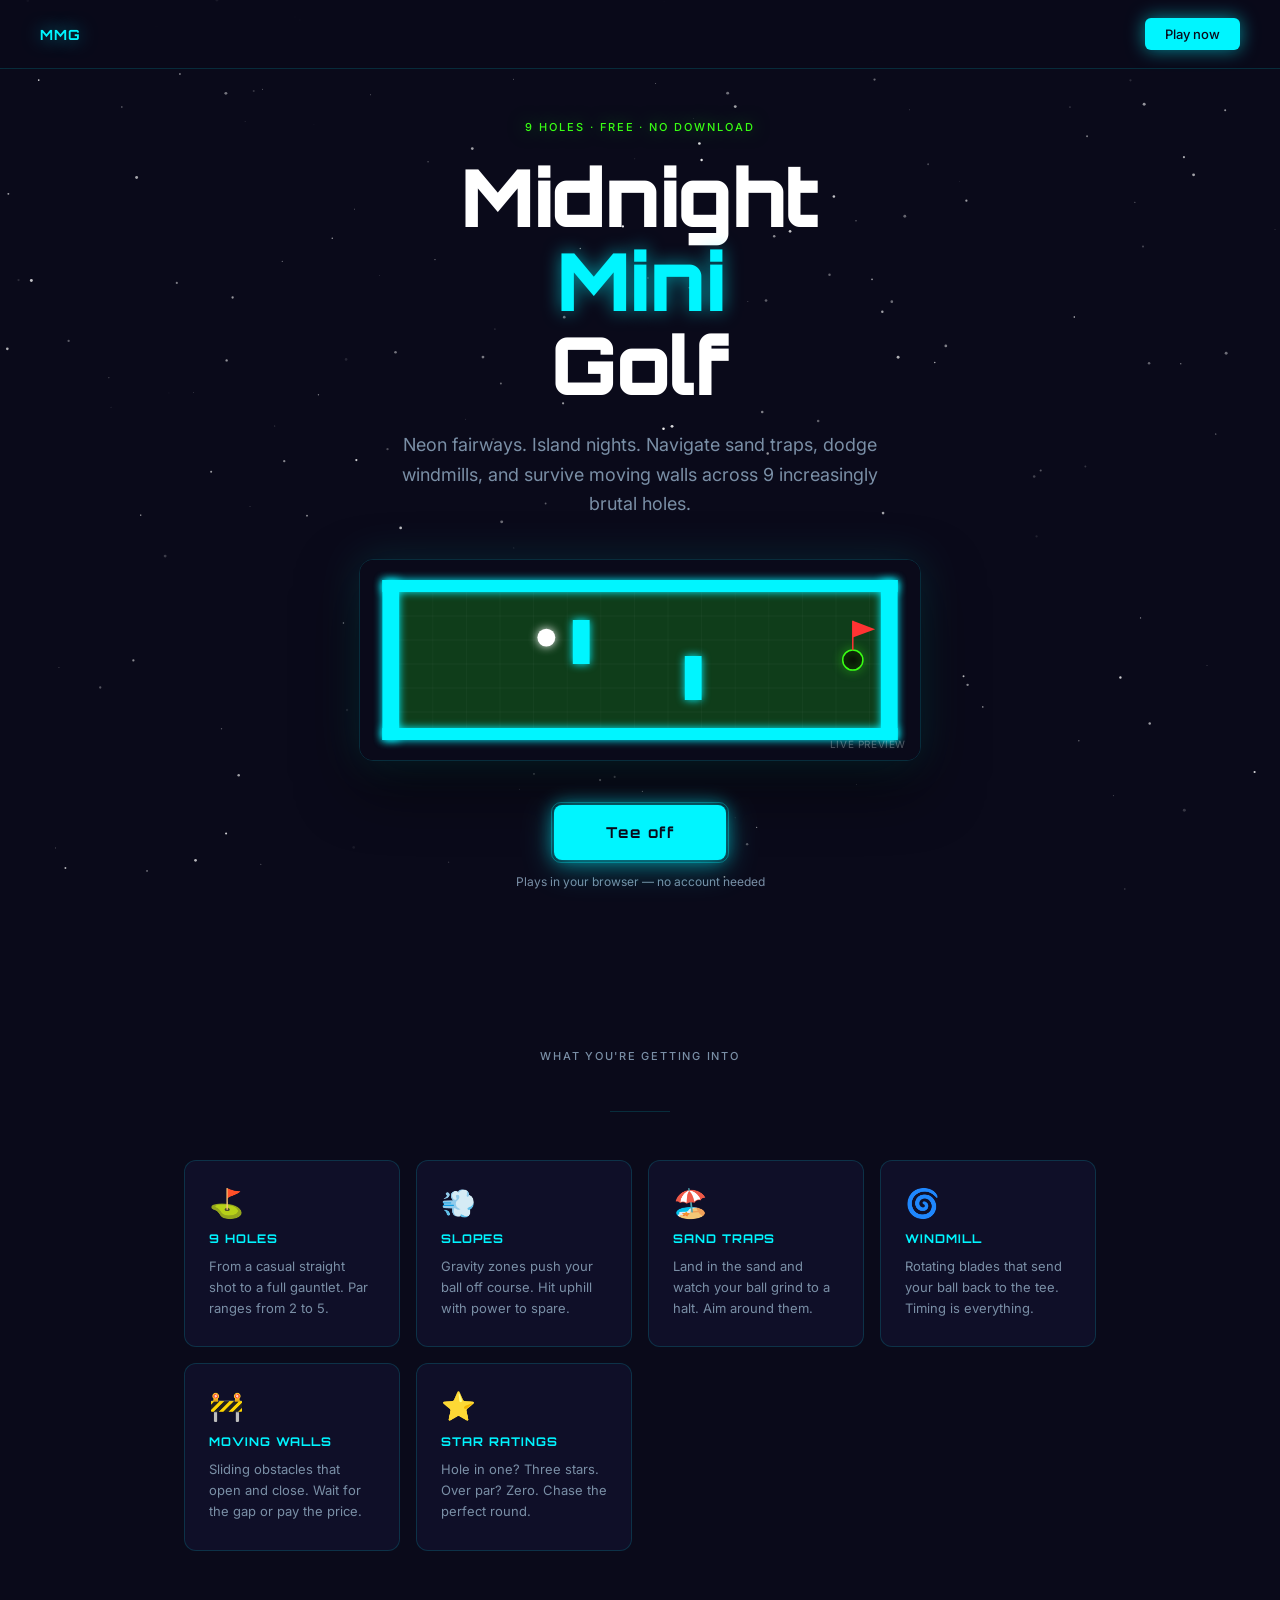
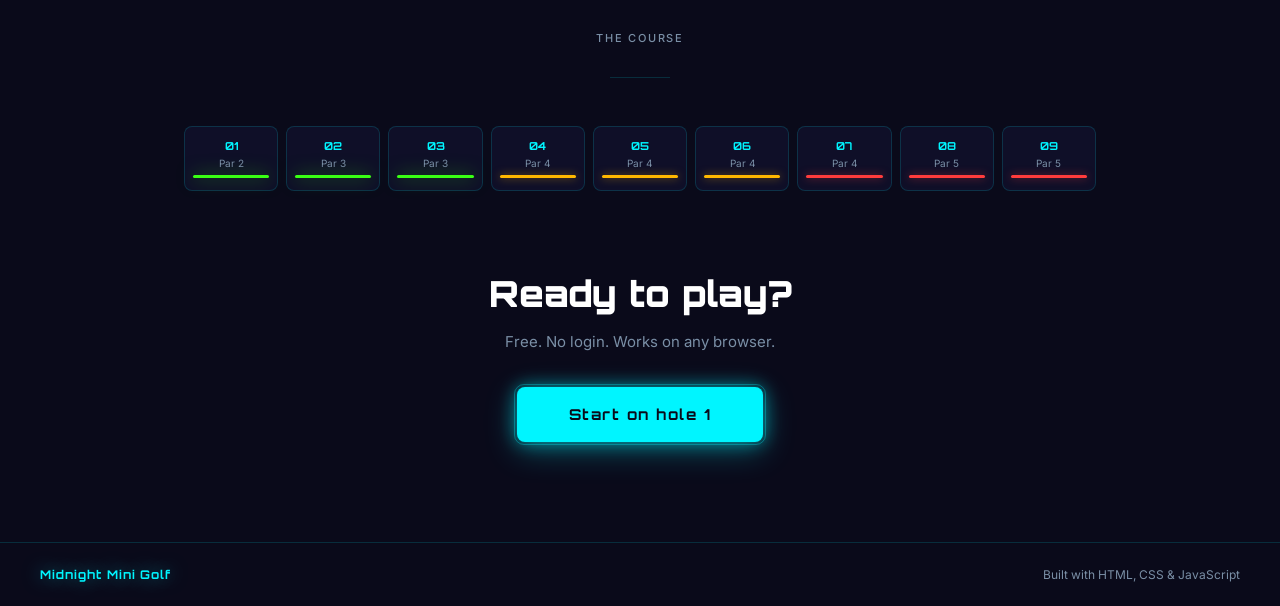
==== index.html @ ef9cee99 "add landing page and mini golf game" ====
<!DOCTYPE html>
<html lang="en">
<head>
  <meta charset="UTF-8" />
  <meta name="viewport" content="width=device-width, initial-scale=1.0" />
  <title>Midnight Mini Golf</title>
  <meta name="description" content="A neon mini golf game set on a midnight island. 9 holes. Traps, slopes, windmills. Play free in your browser." />
  <link rel="preconnect" href="https://fonts.googleapis.com" />
  <link rel="preconnect" href="https://fonts.gstatic.com" crossorigin />
  <link href="https://fonts.googleapis.com/css2?family=Orbitron:wght@700;900&family=Inter:wght@400;500&display=swap" rel="stylesheet" />

  <style>
    /* ─── Reset & base ─────────────────────────────────────── */
    *, *::before, *::after { box-sizing: border-box; margin: 0; padding: 0; }

    :root {
      --bg:        #0a0a1a;
      --bg2:       #0f0f28;
      --cyan:      #00f5ff;
      --green:     #39ff14;
      --white:     #ffffff;
      --muted:     #7a8fa6;
      --border:    rgba(0, 245, 255, 0.15);
      --glow-cyan: 0 0 18px rgba(0,245,255,0.55);
      --glow-green:0 0 18px rgba(57,255,20,0.55);
    }

    html { scroll-behavior: smooth; }

    body {
      background: var(--bg);
      color: var(--white);
      font-family: 'Inter', sans-serif;
      min-height: 100vh;
      overflow-x: hidden;
    }

    /* ─── Star field ────────────────────────────────────────── */
    #stars {
      position: fixed;
      inset: 0;
      pointer-events: none;
      z-index: 0;
    }

    /* ─── Nav ───────────────────────────────────────────────── */
    nav {
      position: fixed;
      top: 0; left: 0; right: 0;
      z-index: 100;
      display: flex;
      align-items: center;
      justify-content: space-between;
      padding: 18px 40px;
      background: rgba(10,10,26,0.75);
      backdrop-filter: blur(12px);
      border-bottom: 1px solid var(--border);
    }

    .nav-logo {
      font-family: 'Orbitron', sans-serif;
      font-size: 14px;
      font-weight: 700;
      color: var(--cyan);
      text-shadow: var(--glow-cyan);
      letter-spacing: 0.08em;
      text-decoration: none;
    }

    .nav-play {
      font-family: 'Inter', sans-serif;
      font-size: 13px;
      font-weight: 500;
      color: var(--bg);
      background: var(--cyan);
      border: none;
      border-radius: 6px;
      padding: 8px 20px;
      cursor: pointer;
      text-decoration: none;
      transition: opacity 0.15s, box-shadow 0.15s;
      box-shadow: var(--glow-cyan);
    }
    .nav-play:hover { opacity: 0.85; }

    /* ─── Hero ──────────────────────────────────────────────── */
    .hero {
      position: relative;
      z-index: 1;
      min-height: 100vh;
      display: flex;
      flex-direction: column;
      align-items: center;
      justify-content: center;
      text-align: center;
      padding: 120px 24px 80px;
      gap: 0;
    }

    .hero-eyebrow {
      font-size: 11px;
      font-weight: 500;
      letter-spacing: 0.18em;
      text-transform: uppercase;
      color: var(--green);
      text-shadow: var(--glow-green);
      margin-bottom: 20px;
    }

    .hero-title {
      font-family: 'Orbitron', sans-serif;
      font-size: clamp(36px, 7vw, 80px);
      font-weight: 900;
      line-height: 1.05;
      letter-spacing: -0.01em;
      margin-bottom: 24px;
    }

    .hero-title .line-midnight { color: var(--white); }
    .hero-title .line-mini {
      color: var(--cyan);
      text-shadow: var(--glow-cyan);
    }
    .hero-title .line-golf { color: var(--white); }

    .hero-sub {
      font-size: clamp(15px, 2vw, 18px);
      color: var(--muted);
      max-width: 480px;
      line-height: 1.65;
      margin-bottom: 40px;
    }

    /* ─── Live preview canvas ───────────────────────────────── */
    .preview-wrap {
      position: relative;
      margin-bottom: 44px;
      border-radius: 14px;
      overflow: hidden;
      border: 1.5px solid var(--border);
      box-shadow: 0 0 40px rgba(0,245,255,0.12), 0 24px 60px rgba(0,0,0,0.6);
    }

    #preview {
      display: block;
      width: min(560px, calc(100vw - 48px));
      height: auto;
      aspect-ratio: 560/200;
    }

    .preview-label {
      position: absolute;
      bottom: 10px;
      right: 14px;
      font-size: 10px;
      color: rgba(255,255,255,0.3);
      letter-spacing: 0.06em;
      text-transform: uppercase;
    }

    /* ─── CTA button ────────────────────────────────────────── */
    .cta-btn {
      display: inline-block;
      font-family: 'Orbitron', sans-serif;
      font-size: 15px;
      font-weight: 700;
      letter-spacing: 0.1em;
      color: var(--bg);
      background: var(--cyan);
      border: none;
      border-radius: 8px;
      padding: 18px 52px;
      cursor: pointer;
      text-decoration: none;
      box-shadow: var(--glow-cyan), 0 8px 32px rgba(0,245,255,0.3);
      transition: transform 0.15s, box-shadow 0.15s, opacity 0.15s;
      position: relative;
    }
    .cta-btn::after {
      content: '';
      position: absolute;
      inset: -3px;
      border-radius: 10px;
      border: 1px solid rgba(0,245,255,0.3);
      pointer-events: none;
    }
    .cta-btn:hover {
      transform: translateY(-2px);
      box-shadow: 0 0 28px rgba(0,245,255,0.8), 0 12px 40px rgba(0,245,255,0.35);
    }
    .cta-btn:active { transform: translateY(0); }

    .cta-note {
      margin-top: 14px;
      font-size: 12px;
      color: var(--muted);
    }

    /* ─── Features strip ────────────────────────────────────── */
    .features {
      position: relative;
      z-index: 1;
      padding: 80px 24px;
      max-width: 960px;
      margin: 0 auto;
    }

    .features-label {
      text-align: center;
      font-size: 11px;
      font-weight: 500;
      letter-spacing: 0.16em;
      text-transform: uppercase;
      color: var(--muted);
      margin-bottom: 48px;
    }

    .features-grid {
      display: grid;
      grid-template-columns: repeat(auto-fit, minmax(200px, 1fr));
      gap: 16px;
    }

    .feature-card {
      background: var(--bg2);
      border: 1px solid var(--border);
      border-radius: 12px;
      padding: 28px 24px;
      transition: border-color 0.2s, box-shadow 0.2s;
    }
    .feature-card:hover {
      border-color: rgba(0,245,255,0.4);
      box-shadow: 0 0 20px rgba(0,245,255,0.08);
    }

    .feature-icon {
      font-size: 28px;
      margin-bottom: 14px;
      display: block;
      line-height: 1;
    }

    .feature-title {
      font-family: 'Orbitron', sans-serif;
      font-size: 12px;
      font-weight: 700;
      letter-spacing: 0.08em;
      color: var(--cyan);
      margin-bottom: 10px;
      text-transform: uppercase;
    }

    .feature-desc {
      font-size: 13px;
      color: var(--muted);
      line-height: 1.6;
    }

    /* ─── Holes preview strip ───────────────────────────────── */
    .holes-section {
      position: relative;
      z-index: 1;
      padding: 0 24px 80px;
      max-width: 960px;
      margin: 0 auto;
    }

    .holes-label {
      text-align: center;
      font-size: 11px;
      font-weight: 500;
      letter-spacing: 0.16em;
      text-transform: uppercase;
      color: var(--muted);
      margin-bottom: 32px;
    }

    .holes-grid {
      display: grid;
      grid-template-columns: repeat(9, 1fr);
      gap: 8px;
    }

    .hole-pip {
      background: var(--bg2);
      border: 1px solid var(--border);
      border-radius: 8px;
      padding: 12px 8px;
      text-align: center;
    }

    .hole-num {
      font-family: 'Orbitron', sans-serif;
      font-size: 11px;
      font-weight: 700;
      color: var(--cyan);
      margin-bottom: 4px;
    }

    .hole-par {
      font-size: 10px;
      color: var(--muted);
    }

    .hole-diff {
      margin-top: 6px;
      height: 3px;
      border-radius: 2px;
    }
    .diff-easy   { background: var(--green); box-shadow: var(--glow-green); }
    .diff-medium { background: #ffb800; box-shadow: 0 0 8px rgba(255,184,0,0.5); }
    .diff-hard   { background: #ff3c3c; box-shadow: 0 0 8px rgba(255,60,60,0.5); }

    /* ─── Bottom CTA ────────────────────────────────────────── */
    .bottom-cta {
      position: relative;
      z-index: 1;
      text-align: center;
      padding: 0 24px 100px;
    }

    .bottom-cta-title {
      font-family: 'Orbitron', sans-serif;
      font-size: clamp(22px, 4vw, 36px);
      font-weight: 900;
      color: var(--white);
      margin-bottom: 16px;
    }

    .bottom-cta-sub {
      font-size: 15px;
      color: var(--muted);
      margin-bottom: 36px;
    }

    /* ─── Footer ────────────────────────────────────────────── */
    footer {
      position: relative;
      z-index: 1;
      border-top: 1px solid var(--border);
      padding: 24px 40px;
      display: flex;
      align-items: center;
      justify-content: space-between;
      flex-wrap: wrap;
      gap: 12px;
    }

    .footer-logo {
      font-family: 'Orbitron', sans-serif;
      font-size: 12px;
      font-weight: 700;
      color: var(--cyan);
      text-shadow: var(--glow-cyan);
      letter-spacing: 0.08em;
    }

    .footer-note {
      font-size: 12px;
      color: var(--muted);
    }

    /* ─── Divider line ──────────────────────────────────────── */
    .divider {
      width: 60px;
      height: 1px;
      background: var(--border);
      margin: 0 auto 48px;
    }

    /* ─── Reduced motion ────────────────────────────────────── */
    @media (prefers-reduced-motion: reduce) {
      * { animation: none !important; transition: none !important; }
    }

    /* ─── Mobile ────────────────────────────────────────────── */
    @media (max-width: 600px) {
      nav { padding: 16px 20px; }
      .holes-grid { grid-template-columns: repeat(3, 1fr); }
      footer { flex-direction: column; text-align: center; }
    }
  </style>
</head>
<body>

  <!-- Star field canvas -->
  <canvas id="stars"></canvas>

  <!-- Nav -->
  <nav>
    <a href="#" class="nav-logo">MMG</a>
    <a href="golf.html" class="nav-play">Play now</a>
  </nav>

  <!-- Hero -->
  <section class="hero">
    <p class="hero-eyebrow">9 holes · Free · No download</p>

    <h1 class="hero-title">
      <span class="line-midnight">Midnight</span><br>
      <span class="line-mini">Mini</span><br>
      <span class="line-golf">Golf</span>
    </h1>

    <p class="hero-sub">
      Neon fairways. Island nights. Navigate sand traps, dodge windmills,
      and survive moving walls across 9 increasingly brutal holes.
    </p>

    <!-- Live animated preview -->
    <div class="preview-wrap">
      <canvas id="preview"></canvas>
      <span class="preview-label">Live preview</span>
    </div>

    <a href="golf.html" class="cta-btn">Tee off</a>
    <p class="cta-note">Plays in your browser — no account needed</p>
  </section>

  <!-- Features -->
  <section class="features">
    <p class="features-label">What you're getting into</p>
    <div class="divider"></div>
    <div class="features-grid">
      <div class="feature-card">
        <span class="feature-icon">⛳</span>
        <p class="feature-title">9 holes</p>
        <p class="feature-desc">From a casual straight shot to a full gauntlet. Par ranges from 2 to 5.</p>
      </div>
      <div class="feature-card">
        <span class="feature-icon">💨</span>
        <p class="feature-title">Slopes</p>
        <p class="feature-desc">Gravity zones push your ball off course. Hit uphill with power to spare.</p>
      </div>
      <div class="feature-card">
        <span class="feature-icon">🏖️</span>
        <p class="feature-title">Sand traps</p>
        <p class="feature-desc">Land in the sand and watch your ball grind to a halt. Aim around them.</p>
      </div>
      <div class="feature-card">
        <span class="feature-icon">🌀</span>
        <p class="feature-title">Windmill</p>
        <p class="feature-desc">Rotating blades that send your ball back to the tee. Timing is everything.</p>
      </div>
      <div class="feature-card">
        <span class="feature-icon">🚧</span>
        <p class="feature-title">Moving walls</p>
        <p class="feature-desc">Sliding obstacles that open and close. Wait for the gap or pay the price.</p>
      </div>
      <div class="feature-card">
        <span class="feature-icon">⭐</span>
        <p class="feature-title">Star ratings</p>
        <p class="feature-desc">Hole in one? Three stars. Over par? Zero. Chase the perfect round.</p>
      </div>
    </div>
  </section>

  <!-- Holes strip -->
  <section class="holes-section">
    <p class="holes-label">The course</p>
    <div class="divider"></div>
    <div class="holes-grid">
      <div class="hole-pip">
        <p class="hole-num">01</p>
        <p class="hole-par">Par 2</p>
        <div class="hole-diff diff-easy"></div>
      </div>
      <div class="hole-pip">
        <p class="hole-num">02</p>
        <p class="hole-par">Par 3</p>
        <div class="hole-diff diff-easy"></div>
      </div>
      <div class="hole-pip">
        <p class="hole-num">03</p>
        <p class="hole-par">Par 3</p>
        <div class="hole-diff diff-easy"></div>
      </div>
      <div class="hole-pip">
        <p class="hole-num">04</p>
        <p class="hole-par">Par 4</p>
        <div class="hole-diff diff-medium"></div>
      </div>
      <div class="hole-pip">
        <p class="hole-num">05</p>
        <p class="hole-par">Par 4</p>
        <div class="hole-diff diff-medium"></div>
      </div>
      <div class="hole-pip">
        <p class="hole-num">06</p>
        <p class="hole-par">Par 4</p>
        <div class="hole-diff diff-medium"></div>
      </div>
      <div class="hole-pip">
        <p class="hole-num">07</p>
        <p class="hole-par">Par 4</p>
        <div class="hole-diff diff-hard"></div>
      </div>
      <div class="hole-pip">
        <p class="hole-num">08</p>
        <p class="hole-par">Par 5</p>
        <div class="hole-diff diff-hard"></div>
      </div>
      <div class="hole-pip">
        <p class="hole-num">09</p>
        <p class="hole-par">Par 5</p>
        <div class="hole-diff diff-hard"></div>
      </div>
    </div>
  </section>

  <!-- Bottom CTA -->
  <section class="bottom-cta">
    <h2 class="bottom-cta-title">Ready to play?</h2>
    <p class="bottom-cta-sub">Free. No login. Works on any browser.</p>
    <a href="golf.html" class="cta-btn">Start on hole 1</a>
  </section>

  <!-- Footer -->
  <footer>
    <span class="footer-logo">Midnight Mini Golf</span>
    <span class="footer-note">Built with HTML, CSS &amp; JavaScript</span>
  </footer>

  <script>
    // ─── Star field ────────────────────────────────────────────
    (function () {
      const c = document.getElementById('stars');
      const ctx = c.getContext('2d');
      let stars = [];

      function resize() {
        c.width  = window.innerWidth;
        c.height = window.innerHeight;
        stars = Array.from({ length: 180 }, () => ({
          x: Math.random() * c.width,
          y: Math.random() * c.height,
          r: Math.random() * 1.2 + 0.3,
          o: Math.random() * 0.6 + 0.2,
          sp: Math.random() * 0.008 + 0.003,
          phase: Math.random() * Math.PI * 2
        }));
      }

      function draw(t) {
        ctx.clearRect(0, 0, c.width, c.height);
        stars.forEach(s => {
          const opacity = s.o + Math.sin(t * s.sp + s.phase) * 0.15;
          ctx.beginPath();
          ctx.arc(s.x, s.y, s.r, 0, Math.PI * 2);
          ctx.fillStyle = `rgba(255,255,255,${opacity})`;
          ctx.fill();
        });
        requestAnimationFrame(draw);
      }

      window.addEventListener('resize', resize);
      resize();
      requestAnimationFrame(draw);
    })();

    // ─── Hero preview — animated mini golf demo ────────────────
    (function () {
      const canvas = document.getElementById('preview');
      const ctx    = canvas.getContext('2d');

      // Responsive canvas size
      function setSize() {
        const w = Math.min(560, window.innerWidth - 48);
        canvas.width  = w;
        canvas.height = Math.round(w * (200 / 560));
      }
      setSize();
      window.addEventListener('resize', setSize);

      // Course definition — scaled to canvas dimensions
      function getW() { return canvas.width; }
      function getH() { return canvas.height; }

      // Ball state
      let ball = { x: 0, y: 0, vx: 0, vy: 0, r: 0 };
      let holeX = 0, holeY = 0;
      let bounceCount = 0;

      function reset() {
        const w = getW(), h = getH();
        ball.r  = w * 0.016;
        ball.x  = w * 0.1;
        ball.y  = h * 0.5;
        ball.vx = w * 0.004;
        ball.vy = -(h * 0.006);
        holeX   = w * 0.88;
        holeY   = h * 0.5;
        bounceCount = 0;
      }
      reset();

      // Walls — proportional
      function walls() {
        const w = getW(), h = getH();
        return [
          // border
          { x: w*0.04, y: h*0.1,  width: w*0.92, height: h*0.06 },
          { x: w*0.04, y: h*0.84, width: w*0.92, height: h*0.06 },
          { x: w*0.04, y: h*0.1,  width: w*0.03, height: h*0.80 },
          { x: w*0.93, y: h*0.1,  width: w*0.03, height: h*0.80 },
          // internal bumper
          { x: w*0.38, y: h*0.3,  width: w*0.03, height: h*0.22 },
          { x: w*0.58, y: h*0.48, width: w*0.03, height: h*0.22 },
        ];
      }

      function drawScene() {
        const w = getW(), h = getH();
        const ws = walls();

        // Background
        ctx.fillStyle = '#0a0a1a';
        ctx.fillRect(0, 0, w, h);

        // Turf
        ctx.fillStyle = '#0f3d1a';
        ctx.fillRect(w*0.07, h*0.16, w*0.86, h*0.68);

        // Turf grid lines
        ctx.strokeStyle = 'rgba(255,255,255,0.03)';
        ctx.lineWidth = 1;
        for (let x = w*0.07; x < w*0.93; x += w*0.06) {
          ctx.beginPath(); ctx.moveTo(x, h*0.16); ctx.lineTo(x, h*0.84); ctx.stroke();
        }
        for (let y = h*0.16; y < h*0.84; y += h*0.12) {
          ctx.beginPath(); ctx.moveTo(w*0.07, y); ctx.lineTo(w*0.93, y); ctx.stroke();
        }

        // Walls
        ws.forEach(wall => {
          ctx.shadowColor = '#00f5ff';
          ctx.shadowBlur  = 8;
          ctx.fillStyle   = '#00f5ff';
          ctx.fillRect(wall.x, wall.y, wall.width, wall.height);
          ctx.shadowBlur  = 0;
        });

        // Hole
        ctx.beginPath();
        ctx.arc(holeX, holeY, w*0.018, 0, Math.PI*2);
        ctx.fillStyle = '#050505';
        ctx.fill();
        ctx.shadowColor = '#39ff14';
        ctx.shadowBlur  = 10;
        ctx.strokeStyle = '#39ff14';
        ctx.lineWidth   = 1.5;
        ctx.stroke();
        ctx.shadowBlur  = 0;

        // Flag
        ctx.strokeStyle = '#ff3333';
        ctx.lineWidth   = 1.5;
        ctx.beginPath();
        ctx.moveTo(holeX, holeY - w*0.018);
        ctx.lineTo(holeX, holeY - w*0.07);
        ctx.stroke();
        ctx.fillStyle = '#ff3333';
        ctx.beginPath();
        ctx.moveTo(holeX,          holeY - w*0.07);
        ctx.lineTo(holeX + w*0.04, holeY - w*0.055);
        ctx.lineTo(holeX,          holeY - w*0.04);
        ctx.fill();

        // Ball
        ctx.shadowColor = '#ffffff';
        ctx.shadowBlur  = 10;
        ctx.beginPath();
        ctx.arc(ball.x, ball.y, ball.r, 0, Math.PI*2);
        ctx.fillStyle = '#ffffff';
        ctx.fill();
        ctx.shadowBlur = 0;
      }

      function rectCircleCollide(rx, ry, rw, rh, cx, cy, cr) {
        const nearX = Math.max(rx, Math.min(cx, rx + rw));
        const nearY = Math.max(ry, Math.min(cy, ry + rh));
        const dx = cx - nearX, dy = cy - nearY;
        return dx*dx + dy*dy < cr*cr;
      }

      function update() {
        const w = getW(), h = getH();
        const ws = walls();

        ball.vx *= 0.995;
        ball.vy *= 0.995;
        ball.x  += ball.vx;
        ball.y  += ball.vy;

        // Wall collisions
        ws.forEach(wall => {
          if (rectCircleCollide(wall.x, wall.y, wall.width, wall.height, ball.x, ball.y, ball.r)) {
            const fromLeft  = (ball.x - ball.r) - (wall.x + wall.width);
            const fromRight = wall.x - (ball.x + ball.r);
            const fromTop   = (ball.y - ball.r) - (wall.y + wall.height);
            const fromBot   = wall.y - (ball.y + ball.r);
            const minH = Math.min(Math.abs(fromLeft), Math.abs(fromRight));
            const minV = Math.min(Math.abs(fromTop),  Math.abs(fromBot));
            if (minH < minV) {
              ball.vx *= -0.7;
              ball.x  += fromLeft < fromRight ? fromLeft : -fromRight;
            } else {
              ball.vy *= -0.7;
              ball.y  += fromTop < fromBot ? fromTop : -fromBot;
            }
            bounceCount++;
          }
        });

        // Hole reached — reset with a new angle
        const dx = ball.x - holeX, dy = ball.y - holeY;
        const dist = Math.sqrt(dx*dx + dy*dy);
        if (dist < w*0.025 || ball.x < w*0.04 || ball.x > w*0.96 || bounceCount > 30) {
          reset();
          // Vary direction each loop
          const angle = Math.random() * Math.PI * 0.5 - Math.PI * 0.1;
          ball.vx =  Math.cos(angle) * w * 0.004;
          ball.vy = -Math.sin(angle) * h * 0.006;
        }
      }

      function loop() {
        update();
        drawScene();
        requestAnimationFrame(loop);
      }
      loop();
    })();
  </script>
</body>
</html>
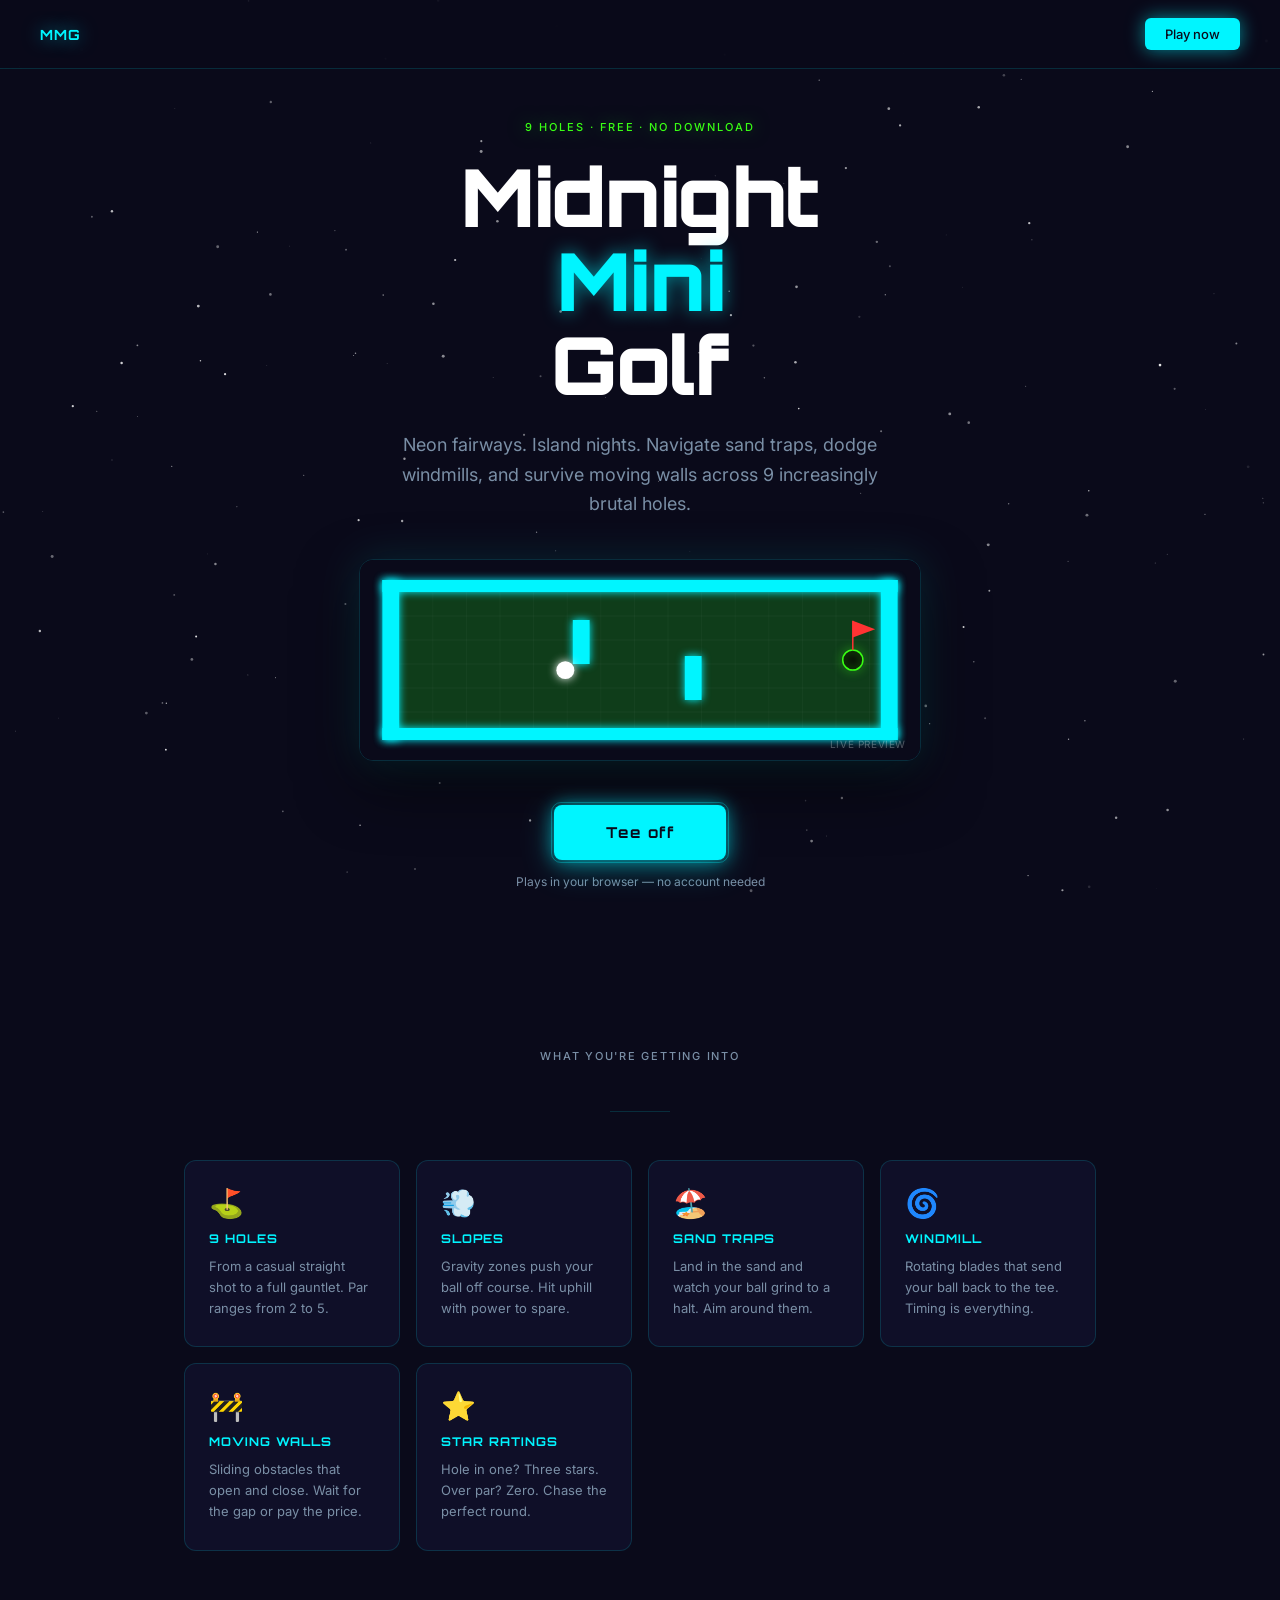
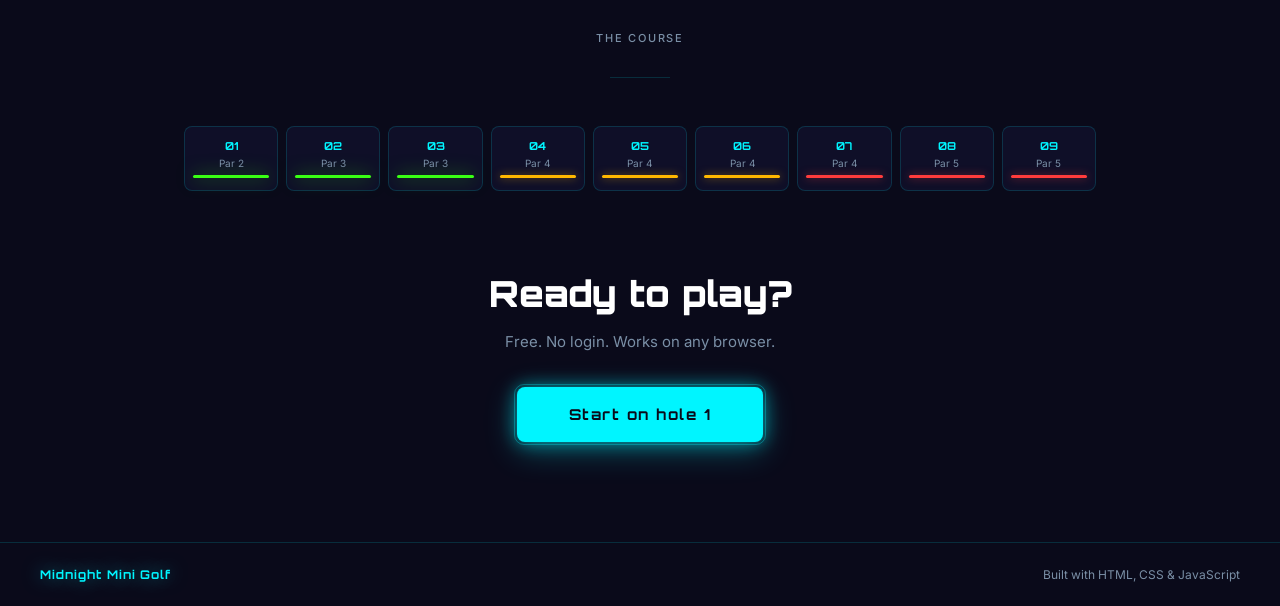
==== commit ebcaf13c: "Make hero preview animate like a real player Rework the landing-page mini-golf preview so it plays l" ====
--- a/index.html
+++ b/index.html
@@ -558,10 +558,18 @@
       requestAnimationFrame(draw);
     })();
 
-    // ─── Hero preview — animated mini golf demo ────────────────
+    // ─── Hero preview — a player practicing one hole, on loop ──
+    // Mirrors the real game's feel: slingshot aim, normal-based wall
+    // bounces, turf friction. The "player" lines up a shot, releases,
+    // plays the ball from where it lies, mostly misses, and now and
+    // then sinks it — then re-tees and starts over.
     (function () {
       const canvas = document.getElementById('preview');
       const ctx    = canvas.getContext('2d');
+
+      // Physics — matched to the real game (golf.html)
+      const FRICTION = 0.985;   // turf drag per frame
+      const BOUNCE   = 0.65;    // energy kept on a wall bounce
 
       // Responsive canvas size
       function setSize() {
@@ -572,56 +580,213 @@
       setSize();
       window.addEventListener('resize', setSize);
 
-      // Course definition — scaled to canvas dimensions
       function getW() { return canvas.width; }
       function getH() { return canvas.height; }
-
-      // Ball state
+      function clamp(v, lo, hi) { return Math.max(lo, Math.min(hi, v)); }
+
+      // World state
       let ball = { x: 0, y: 0, vx: 0, vy: 0, r: 0 };
       let holeX = 0, holeY = 0;
-      let bounceCount = 0;
-
-      function reset() {
+
+      // Demo state machine: aim → roll → (sink | rest) → aim …
+      let phase = 'aim';   // 'aim' | 'roll' | 'rest' | 'sink'
+      let timer = 0;       // frames elapsed in the current phase
+      let shot  = { vx: 0, vy: 0, ratio: 0 }; // the queued/last shot
+      let sinkFrom = { x: 0, y: 0 };          // ball pos when it dropped
+      let attempt = 0, attemptsTarget = 3;    // miss a few, then sink it
+
+      const AIM_FRAMES  = 60;  // ~1.0s lining the shot up
+      const REST_FRAMES = 34;  // ~0.55s pause before the next try
+      const SINK_FRAMES = 46;  // ~0.75s drop-in animation
+
+      function tee() {
         const w = getW(), h = getH();
         ball.r  = w * 0.016;
         ball.x  = w * 0.1;
         ball.y  = h * 0.5;
-        ball.vx = w * 0.004;
-        ball.vy = -(h * 0.006);
+        ball.vx = ball.vy = 0;
         holeX   = w * 0.88;
         holeY   = h * 0.5;
-        bounceCount = 0;
-      }
-      reset();
-
-      // Walls — proportional
+        attempt = 0;
+        attemptsTarget = 2 + Math.floor(Math.random() * 3); // 2–4 tries
+        phase = 'aim'; timer = 0;
+      }
+      tee();
+
+      // Walls — proportional (border + two internal bumpers)
       function walls() {
         const w = getW(), h = getH();
         return [
-          // border
           { x: w*0.04, y: h*0.1,  width: w*0.92, height: h*0.06 },
           { x: w*0.04, y: h*0.84, width: w*0.92, height: h*0.06 },
           { x: w*0.04, y: h*0.1,  width: w*0.03, height: h*0.80 },
           { x: w*0.93, y: h*0.1,  width: w*0.03, height: h*0.80 },
-          // internal bumper
           { x: w*0.38, y: h*0.3,  width: w*0.03, height: h*0.22 },
           { x: w*0.58, y: h*0.48, width: w*0.03, height: h*0.22 },
         ];
       }
 
+      // ── Shot planning: aim at the hole, add human error ──────
+      // The first couple of tries are near misses (slide past the cup);
+      // once we hit the target attempt, dial it in so it actually drops.
+      function planShot() {
+        const w = getW();
+        const dx = holeX - ball.x, dy = holeY - ball.y;
+        const dist = Math.hypot(dx, dy);
+        let ang = Math.atan2(dy, dx);
+
+        attempt++;
+        const makeIt = attempt >= attemptsTarget;
+        let targetDist;
+        if (makeIt) {
+          // dead-on and just enough pace to trickle into the cup
+          ang += (Math.random() - 0.5) * 0.02;
+          targetDist = dist * 1.04;
+        } else {
+          // pull off to one side so it rolls past the hole, not in it
+          const side = Math.random() < 0.5 ? -1 : 1;
+          ang += side * (0.06 + Math.random() * 0.07);   // ~3.5°–7.5° off
+          // mix of runs-past and left-short so the misses vary
+          targetDist = Math.random() < 0.65
+            ? dist * (1.35 + Math.random() * 0.5)          // rolls past
+            : dist * (0.72 + Math.random() * 0.15);        // left short
+        }
+
+        // v0 chosen so friction bleeds the ball to ~targetDist
+        const v0 = targetDist * (1 - FRICTION);
+        const maxV0 = (w * 0.9) * (1 - FRICTION);
+        shot.vx = Math.cos(ang) * v0;
+        shot.vy = Math.sin(ang) * v0;
+        shot.ratio = clamp(v0 / maxV0, 0, 1);
+      }
+
+      // ── Smooth circle-vs-rect: push to tangent, reflect on normal ──
+      function resolveWall(wl) {
+        const cx = clamp(ball.x, wl.x, wl.x + wl.width);
+        const cy = clamp(ball.y, wl.y, wl.y + wl.height);
+        let dx = ball.x - cx, dy = ball.y - cy;
+        const r = ball.r;
+        const d2 = dx*dx + dy*dy;
+        if (d2 >= r*r) return false;
+
+        if (dx === 0 && dy === 0) {
+          // Center inside the rect — eject along least-penetration axis
+          const left = ball.x - wl.x, right = wl.x + wl.width - ball.x;
+          const top  = ball.y - wl.y, bot   = wl.y + wl.height - ball.y;
+          const minX = Math.min(left, right), minY = Math.min(top, bot);
+          if (minX < minY) {
+            if (left < right) { ball.x -= (minX + r); if (ball.vx > 0) ball.vx = -ball.vx * BOUNCE; }
+            else              { ball.x += (minX + r); if (ball.vx < 0) ball.vx = -ball.vx * BOUNCE; }
+          } else {
+            if (top < bot)    { ball.y -= (minY + r); if (ball.vy > 0) ball.vy = -ball.vy * BOUNCE; }
+            else              { ball.y += (minY + r); if (ball.vy < 0) ball.vy = -ball.vy * BOUNCE; }
+          }
+          return true;
+        }
+
+        const d  = Math.sqrt(d2);
+        const nx = dx / d, ny = dy / d;
+        ball.x += nx * (r - d);            // sit exactly tangent
+        ball.y += ny * (r - d);
+        const vn = ball.vx * nx + ball.vy * ny;
+        if (vn < 0) {                       // only reflect if closing in
+          ball.vx -= (1 + BOUNCE) * vn * nx;
+          ball.vy -= (1 + BOUNCE) * vn * ny;
+        }
+        return true;
+      }
+
+      function physics() {
+        const w = getW();
+        ball.x += ball.vx;
+        ball.y += ball.vy;
+        ball.vx *= FRICTION;
+        ball.vy *= FRICTION;
+
+        // a few passes so tight corners fully resolve in one frame
+        const ws = walls();
+        for (let pass = 0; pass < 3; pass++) {
+          let hit = false;
+          for (const wl of ws) { if (resolveWall(wl)) hit = true; }
+          if (!hit) break;
+        }
+
+        let speed = Math.hypot(ball.vx, ball.vy);
+        const distHole = Math.hypot(ball.x - holeX, ball.y - holeY);
+
+        // Cup magnet: a ball rolling slowly near the lip gets pulled in and
+        // curls toward the centre (so a good shot drops instead of skimming).
+        if (distHole < ball.r * 3 && speed < w * 0.007) {
+          ball.vx += (holeX - ball.x) * 0.05;
+          ball.vy += (holeY - ball.y) * 0.05;
+          speed = Math.hypot(ball.vx, ball.vy);
+        }
+
+        // Drop in: ball is over the cup
+        if (distHole < ball.r * 1.25) {
+          sinkFrom.x = ball.x; sinkFrom.y = ball.y;
+          ball.vx = ball.vy = 0;
+          phase = 'sink'; timer = 0;
+          return;
+        }
+        // Came to rest — the player will try again from here
+        if (speed < w * 0.0009) {
+          ball.vx = ball.vy = 0;
+          phase = 'rest'; timer = 0;
+        }
+      }
+
+      // ── Rendering ────────────────────────────────────────────
+      function powerColor(r) {
+        // green → yellow → red, like the real game's aim line
+        let cr, cg, cb;
+        if (r < 0.5) { const t = r / 0.5;
+          cr = 57 + (255 - 57) * t; cg = 255 + (184 - 255) * t; cb = 20 + (0 - 20) * t;
+        } else { const t = (r - 0.5) / 0.5;
+          cr = 255; cg = 184 + (60 - 184) * t; cb = 0 + (60 - 0) * t;
+        }
+        return `rgb(${cr|0},${cg|0},${cb|0})`;
+      }
+
+      function drawAim() {
+        const w = getW();
+        // grow the pull-back as the player "winds up"
+        const p = Math.min(timer / AIM_FRAMES, 1);
+        const ease = p * p * (3 - 2 * p);
+        const len = (ball.r * 1.5 + shot.ratio * w * 0.13) * ease;
+        const v0 = Math.hypot(shot.vx, shot.vy) || 1;
+        const dirx = shot.vx / v0, diry = shot.vy / v0;
+        const col = powerColor(shot.ratio);
+
+        // dotted slingshot line pulling back behind the ball
+        ctx.save();
+        ctx.strokeStyle = col;
+        ctx.lineWidth = 2;
+        ctx.setLineDash([4, 4]);
+        ctx.beginPath();
+        ctx.moveTo(ball.x, ball.y);
+        ctx.lineTo(ball.x - dirx * len, ball.y - diry * len);
+        ctx.stroke();
+        ctx.setLineDash([]);
+        // power ring around the ball
+        ctx.strokeStyle = col;
+        ctx.globalAlpha = 0.7;
+        ctx.beginPath();
+        ctx.arc(ball.x, ball.y, ball.r + 3 + shot.ratio * 4 * ease, 0, Math.PI*2);
+        ctx.stroke();
+        ctx.restore();
+      }
+
       function drawScene() {
         const w = getW(), h = getH();
         const ws = walls();
 
-        // Background
         ctx.fillStyle = '#0a0a1a';
         ctx.fillRect(0, 0, w, h);
 
-        // Turf
         ctx.fillStyle = '#0f3d1a';
         ctx.fillRect(w*0.07, h*0.16, w*0.86, h*0.68);
 
-        // Turf grid lines
         ctx.strokeStyle = 'rgba(255,255,255,0.03)';
         ctx.lineWidth = 1;
         for (let x = w*0.07; x < w*0.93; x += w*0.06) {
@@ -631,7 +796,6 @@
           ctx.beginPath(); ctx.moveTo(w*0.07, y); ctx.lineTo(w*0.93, y); ctx.stroke();
         }
 
-        // Walls
         ws.forEach(wall => {
           ctx.shadowColor = '#00f5ff';
           ctx.shadowBlur  = 8;
@@ -666,66 +830,42 @@
         ctx.lineTo(holeX,          holeY - w*0.04);
         ctx.fill();
 
-        // Ball
+        // Aim line only while lining up
+        if (phase === 'aim') drawAim();
+
+        // Ball — during 'sink' it slides into the cup and shrinks
+        let bx = ball.x, by = ball.y, br = ball.r;
+        if (phase === 'sink') {
+          const t = Math.min(timer / SINK_FRAMES, 1);
+          bx = sinkFrom.x + (holeX - sinkFrom.x) * t;
+          by = sinkFrom.y + (holeY - sinkFrom.y) * t;
+          br = ball.r * (1 - t * 0.85);
+        }
         ctx.shadowColor = '#ffffff';
         ctx.shadowBlur  = 10;
         ctx.beginPath();
-        ctx.arc(ball.x, ball.y, ball.r, 0, Math.PI*2);
+        ctx.arc(bx, by, br, 0, Math.PI*2);
         ctx.fillStyle = '#ffffff';
         ctx.fill();
         ctx.shadowBlur = 0;
       }
 
-      function rectCircleCollide(rx, ry, rw, rh, cx, cy, cr) {
-        const nearX = Math.max(rx, Math.min(cx, rx + rw));
-        const nearY = Math.max(ry, Math.min(cy, ry + rh));
-        const dx = cx - nearX, dy = cy - nearY;
-        return dx*dx + dy*dy < cr*cr;
-      }
-
-      function update() {
-        const w = getW(), h = getH();
-        const ws = walls();
-
-        ball.vx *= 0.995;
-        ball.vy *= 0.995;
-        ball.x  += ball.vx;
-        ball.y  += ball.vy;
-
-        // Wall collisions
-        ws.forEach(wall => {
-          if (rectCircleCollide(wall.x, wall.y, wall.width, wall.height, ball.x, ball.y, ball.r)) {
-            const fromLeft  = (ball.x - ball.r) - (wall.x + wall.width);
-            const fromRight = wall.x - (ball.x + ball.r);
-            const fromTop   = (ball.y - ball.r) - (wall.y + wall.height);
-            const fromBot   = wall.y - (ball.y + ball.r);
-            const minH = Math.min(Math.abs(fromLeft), Math.abs(fromRight));
-            const minV = Math.min(Math.abs(fromTop),  Math.abs(fromBot));
-            if (minH < minV) {
-              ball.vx *= -0.7;
-              ball.x  += fromLeft < fromRight ? fromLeft : -fromRight;
-            } else {
-              ball.vy *= -0.7;
-              ball.y  += fromTop < fromBot ? fromTop : -fromBot;
-            }
-            bounceCount++;
+      // ── Main loop ────────────────────────────────────────────
+      function loop() {
+        timer++;
+        if (phase === 'aim') {
+          if (timer === 1) planShot();
+          if (timer >= AIM_FRAMES) {        // release
+            ball.vx = shot.vx; ball.vy = shot.vy;
+            phase = 'roll'; timer = 0;
           }
-        });
-
-        // Hole reached — reset with a new angle
-        const dx = ball.x - holeX, dy = ball.y - holeY;
-        const dist = Math.sqrt(dx*dx + dy*dy);
-        if (dist < w*0.025 || ball.x < w*0.04 || ball.x > w*0.96 || bounceCount > 30) {
-          reset();
-          // Vary direction each loop
-          const angle = Math.random() * Math.PI * 0.5 - Math.PI * 0.1;
-          ball.vx =  Math.cos(angle) * w * 0.004;
-          ball.vy = -Math.sin(angle) * h * 0.006;
-        }
-      }
-
-      function loop() {
-        update();
+        } else if (phase === 'roll') {
+          physics();
+        } else if (phase === 'rest') {
+          if (timer >= REST_FRAMES) { phase = 'aim'; timer = 0; }
+        } else if (phase === 'sink') {
+          if (timer >= SINK_FRAMES) { tee(); }  // celebrate done → new ball
+        }
         drawScene();
         requestAnimationFrame(loop);
       }
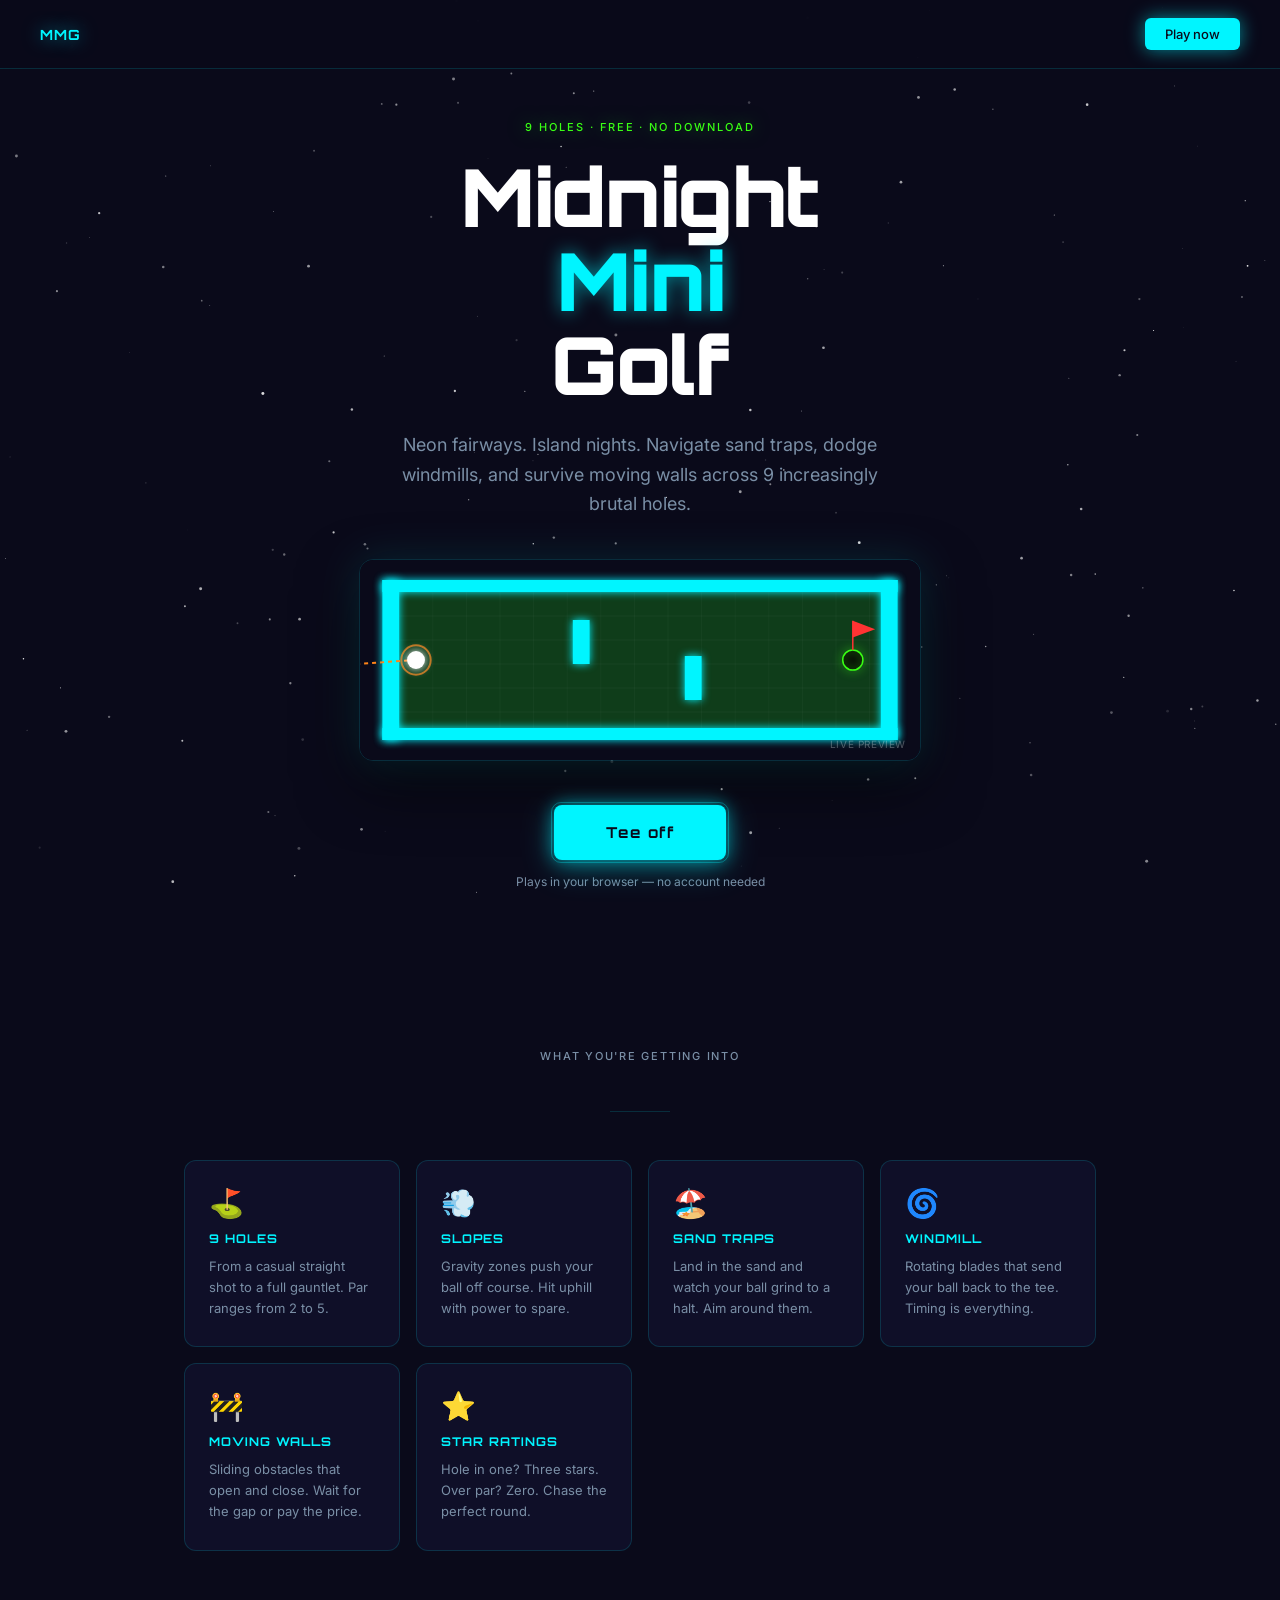
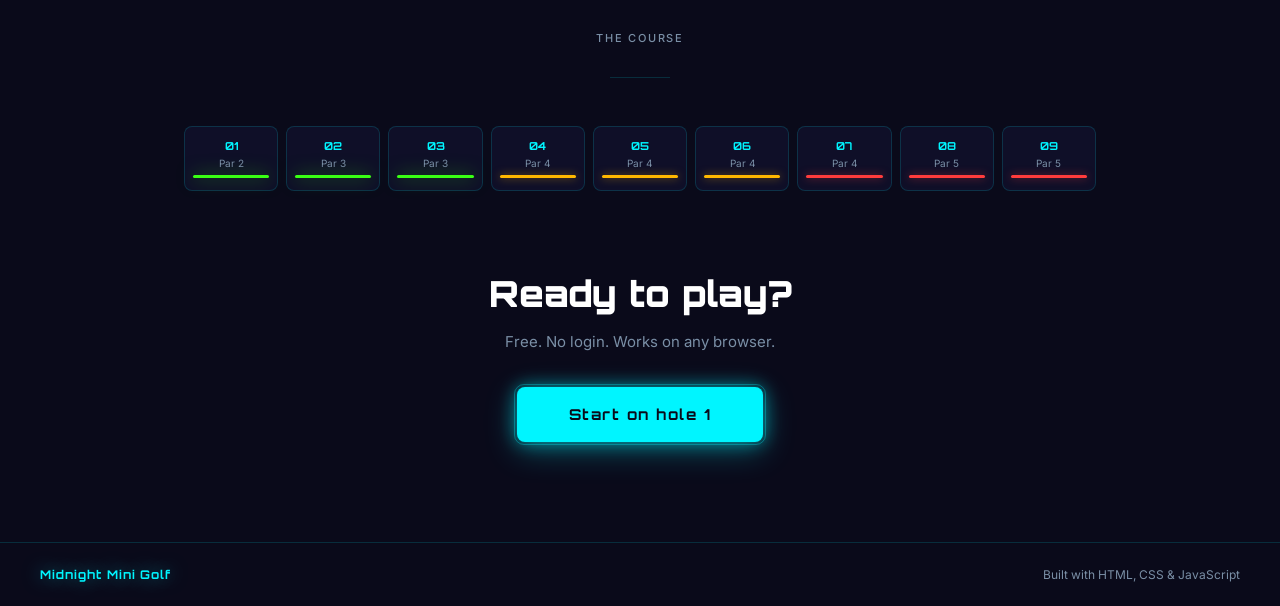
==== commit b09f905e: "Restructure into game/, css/, assets/ folders Move golf.html into game/ and add css/ and assets/{sou" ====
--- a/index.html
+++ b/index.html
@@ -389,7 +389,7 @@
   <!-- Nav -->
   <nav>
     <a href="#" class="nav-logo">MMG</a>
-    <a href="golf.html" class="nav-play">Play now</a>
+    <a href="game/golf.html" class="nav-play">Play now</a>
   </nav>
 
   <!-- Hero -->
@@ -413,7 +413,7 @@
       <span class="preview-label">Live preview</span>
     </div>
 
-    <a href="golf.html" class="cta-btn">Tee off</a>
+    <a href="game/golf.html" class="cta-btn">Tee off</a>
     <p class="cta-note">Plays in your browser — no account needed</p>
   </section>
 
@@ -512,7 +512,7 @@
   <section class="bottom-cta">
     <h2 class="bottom-cta-title">Ready to play?</h2>
     <p class="bottom-cta-sub">Free. No login. Works on any browser.</p>
-    <a href="golf.html" class="cta-btn">Start on hole 1</a>
+    <a href="game/golf.html" class="cta-btn">Start on hole 1</a>
   </section>
 
   <!-- Footer -->
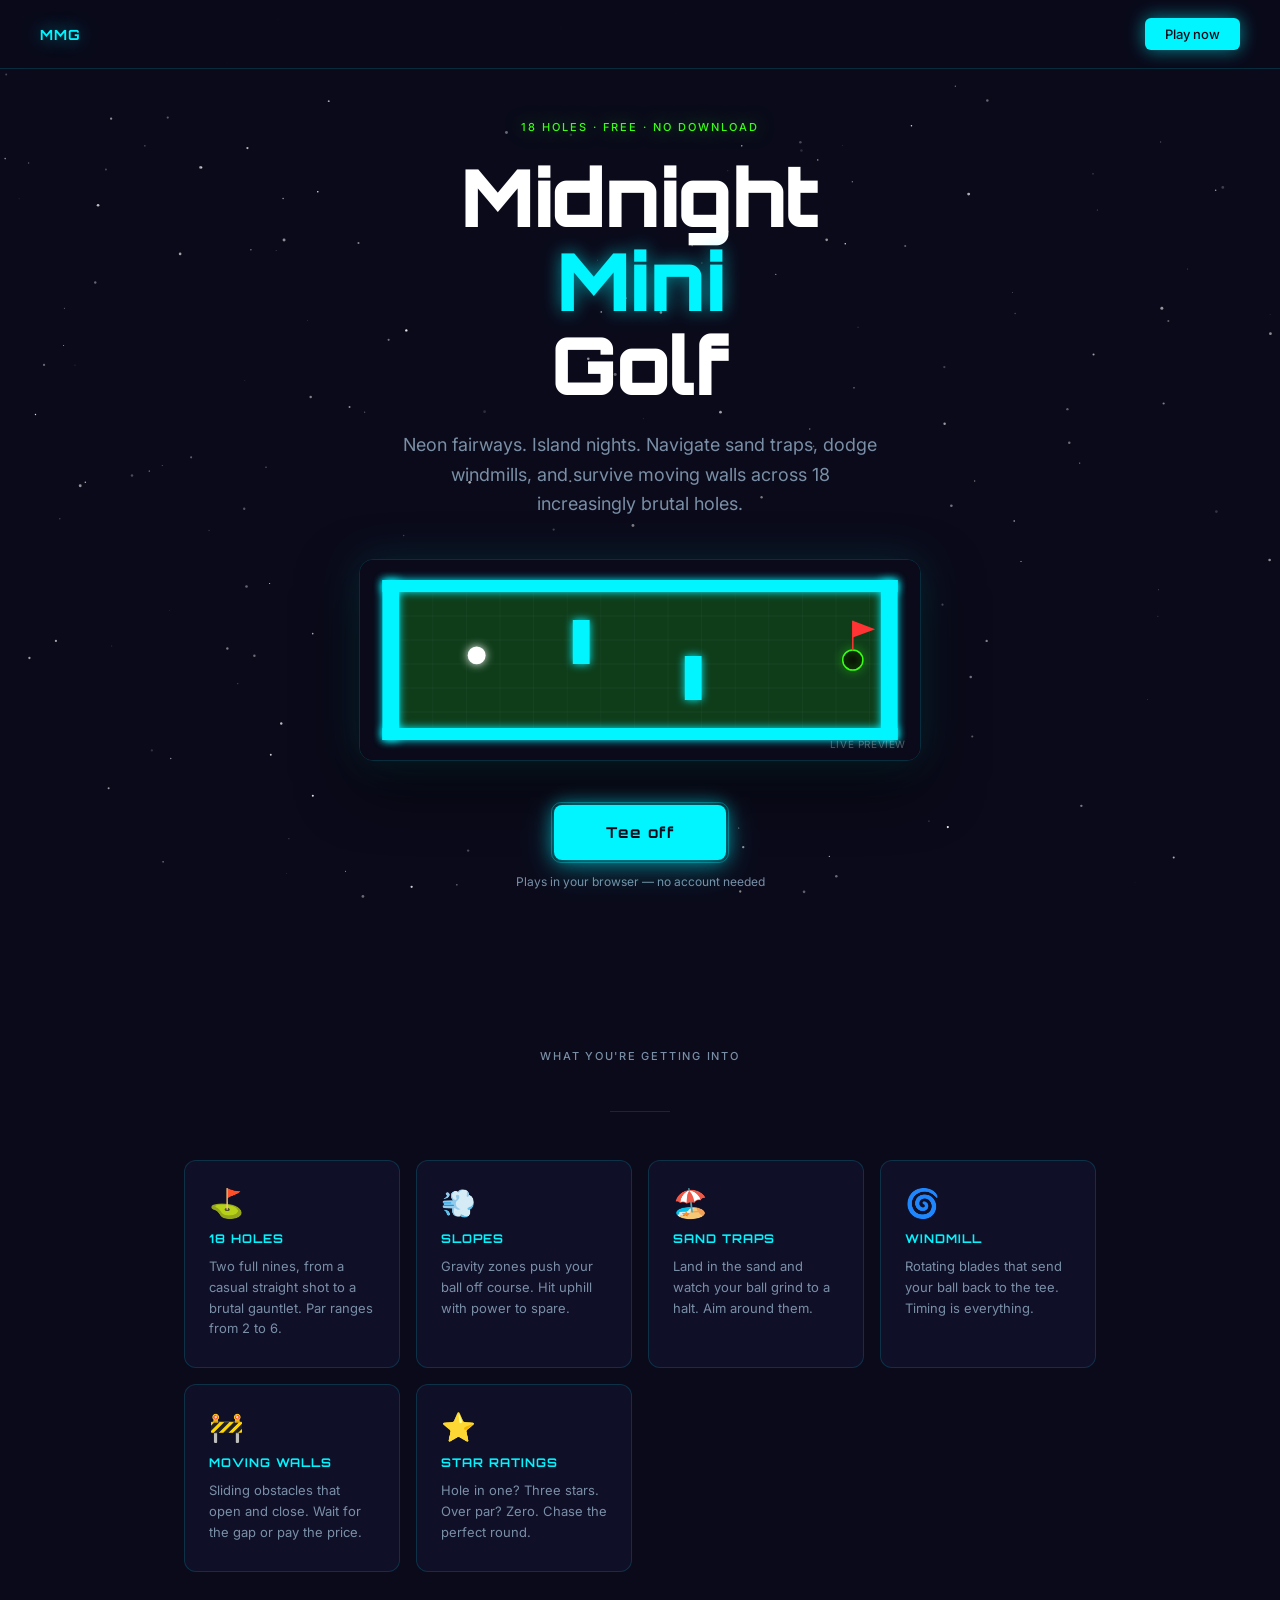
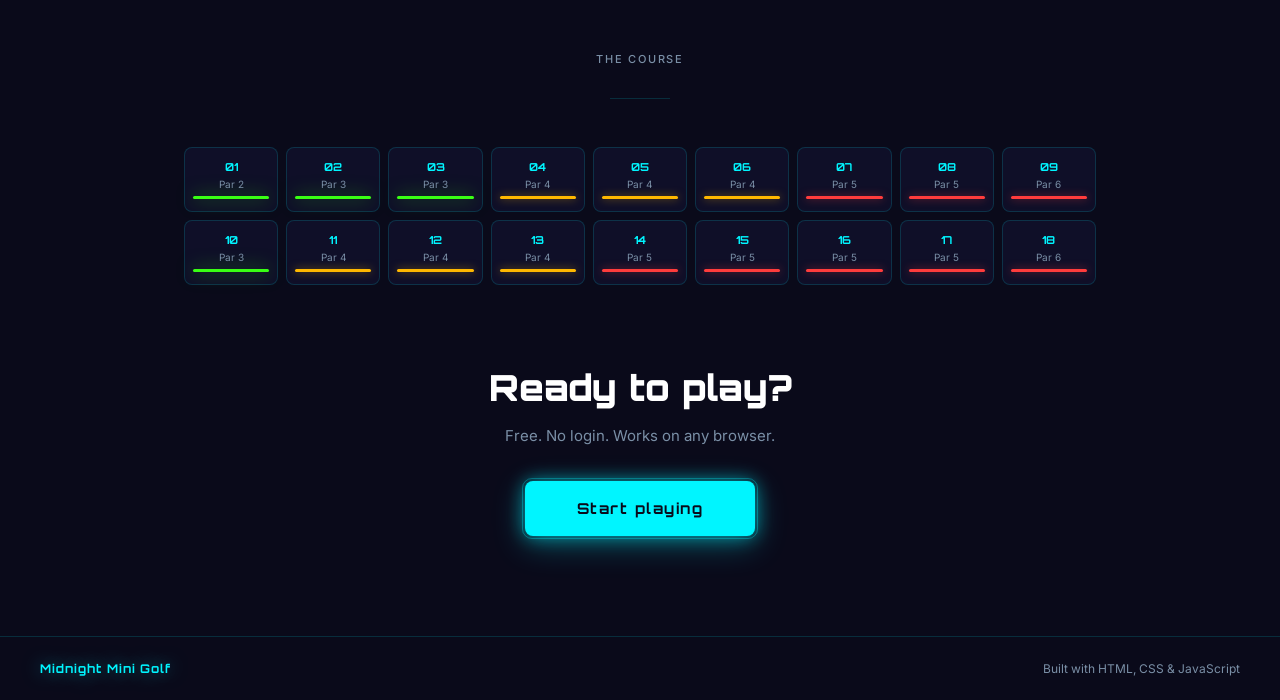
==== commit ba3ac9f1: "Polish: sync landing copy to 18 holes, add favicon, write README - index.html: fix stale "9 holes" c" ====
--- a/index.html
+++ b/index.html
@@ -4,7 +4,8 @@
   <meta charset="UTF-8" />
   <meta name="viewport" content="width=device-width, initial-scale=1.0" />
   <title>Midnight Mini Golf</title>
-  <meta name="description" content="A neon mini golf game set on a midnight island. 9 holes. Traps, slopes, windmills. Play free in your browser." />
+  <meta name="description" content="A neon mini golf game set on a midnight island. 18 holes. Traps, slopes, windmills. Play free in your browser." />
+  <link rel="icon" type="image/svg+xml" href="assets/icons/favicon.svg" />
   <link rel="preconnect" href="https://fonts.googleapis.com" />
   <link rel="preconnect" href="https://fonts.gstatic.com" crossorigin />
   <link href="https://fonts.googleapis.com/css2?family=Orbitron:wght@700;900&family=Inter:wght@400;500&display=swap" rel="stylesheet" />
@@ -394,7 +395,7 @@
 
   <!-- Hero -->
   <section class="hero">
-    <p class="hero-eyebrow">9 holes · Free · No download</p>
+    <p class="hero-eyebrow">18 holes · Free · No download</p>
 
     <h1 class="hero-title">
       <span class="line-midnight">Midnight</span><br>
@@ -404,7 +405,7 @@
 
     <p class="hero-sub">
       Neon fairways. Island nights. Navigate sand traps, dodge windmills,
-      and survive moving walls across 9 increasingly brutal holes.
+      and survive moving walls across 18 increasingly brutal holes.
     </p>
 
     <!-- Live animated preview -->
@@ -424,8 +425,8 @@
     <div class="features-grid">
       <div class="feature-card">
         <span class="feature-icon">⛳</span>
-        <p class="feature-title">9 holes</p>
-        <p class="feature-desc">From a casual straight shot to a full gauntlet. Par ranges from 2 to 5.</p>
+        <p class="feature-title">18 holes</p>
+        <p class="feature-desc">Two full nines, from a casual straight shot to a brutal gauntlet. Par ranges from 2 to 6.</p>
       </div>
       <div class="feature-card">
         <span class="feature-icon">💨</span>
@@ -492,7 +493,7 @@
       </div>
       <div class="hole-pip">
         <p class="hole-num">07</p>
-        <p class="hole-par">Par 4</p>
+        <p class="hole-par">Par 5</p>
         <div class="hole-diff diff-hard"></div>
       </div>
       <div class="hole-pip">
@@ -502,7 +503,52 @@
       </div>
       <div class="hole-pip">
         <p class="hole-num">09</p>
+        <p class="hole-par">Par 6</p>
+        <div class="hole-diff diff-hard"></div>
+      </div>
+      <div class="hole-pip">
+        <p class="hole-num">10</p>
+        <p class="hole-par">Par 3</p>
+        <div class="hole-diff diff-easy"></div>
+      </div>
+      <div class="hole-pip">
+        <p class="hole-num">11</p>
+        <p class="hole-par">Par 4</p>
+        <div class="hole-diff diff-medium"></div>
+      </div>
+      <div class="hole-pip">
+        <p class="hole-num">12</p>
+        <p class="hole-par">Par 4</p>
+        <div class="hole-diff diff-medium"></div>
+      </div>
+      <div class="hole-pip">
+        <p class="hole-num">13</p>
+        <p class="hole-par">Par 4</p>
+        <div class="hole-diff diff-medium"></div>
+      </div>
+      <div class="hole-pip">
+        <p class="hole-num">14</p>
         <p class="hole-par">Par 5</p>
+        <div class="hole-diff diff-hard"></div>
+      </div>
+      <div class="hole-pip">
+        <p class="hole-num">15</p>
+        <p class="hole-par">Par 5</p>
+        <div class="hole-diff diff-hard"></div>
+      </div>
+      <div class="hole-pip">
+        <p class="hole-num">16</p>
+        <p class="hole-par">Par 5</p>
+        <div class="hole-diff diff-hard"></div>
+      </div>
+      <div class="hole-pip">
+        <p class="hole-num">17</p>
+        <p class="hole-par">Par 5</p>
+        <div class="hole-diff diff-hard"></div>
+      </div>
+      <div class="hole-pip">
+        <p class="hole-num">18</p>
+        <p class="hole-par">Par 6</p>
         <div class="hole-diff diff-hard"></div>
       </div>
     </div>
@@ -512,7 +558,7 @@
   <section class="bottom-cta">
     <h2 class="bottom-cta-title">Ready to play?</h2>
     <p class="bottom-cta-sub">Free. No login. Works on any browser.</p>
-    <a href="game/golf.html" class="cta-btn">Start on hole 1</a>
+    <a href="game/golf.html" class="cta-btn">Start playing</a>
   </section>
 
   <!-- Footer -->
